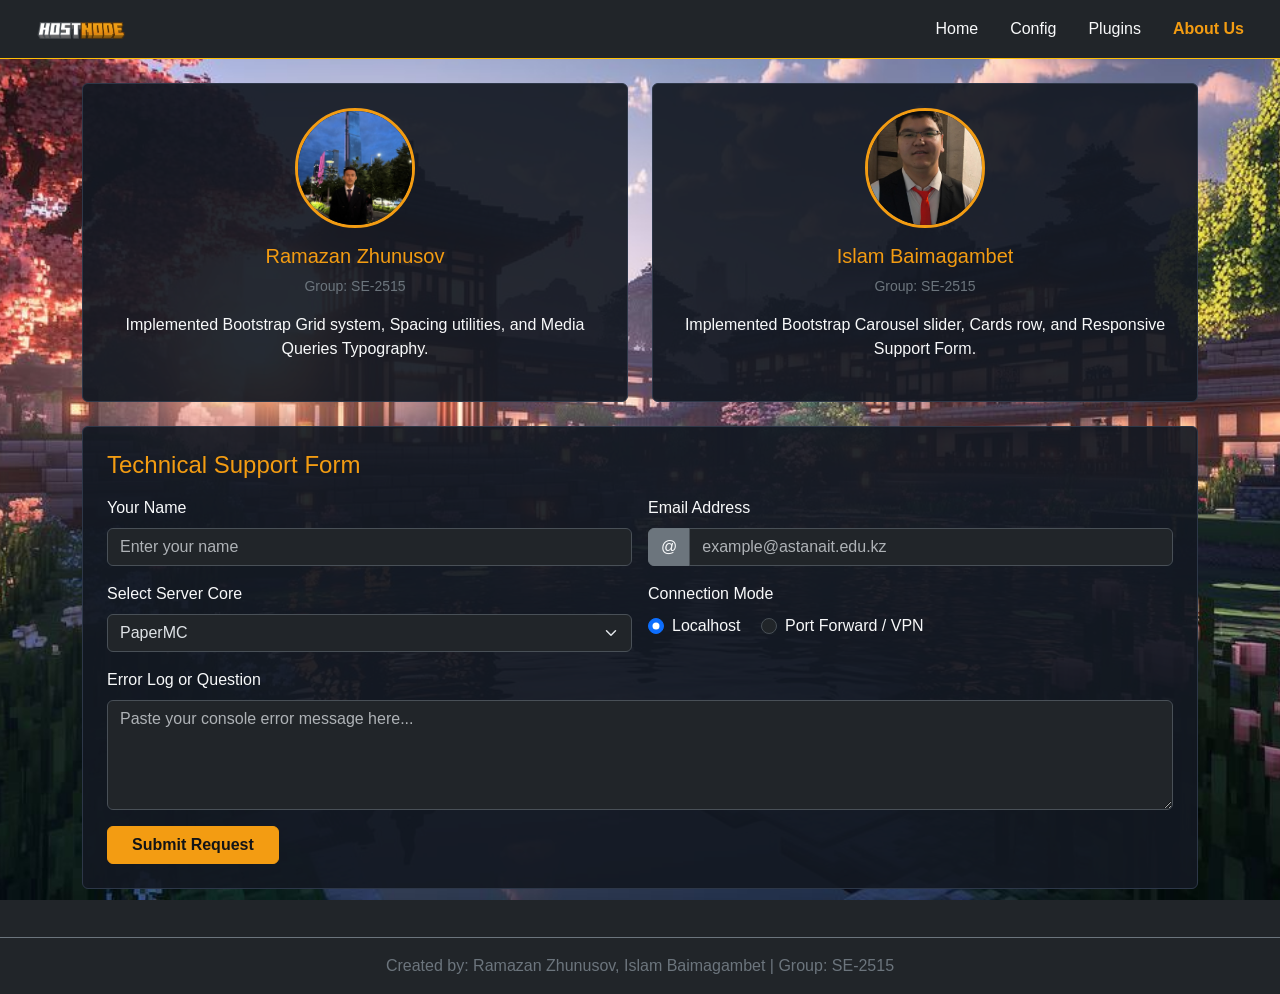
==== about.html @ d4dd26ac "Assignment 3 initial commit" ====
<!DOCTYPE html>
<html lang="en" data-bs-theme="dark">
<head>
    <meta charset="UTF-8">
    <meta name="viewport" content="width=device-width, initial-scale=1.0">
    <title>About Us & Support - HostNode</title>
    <link href="https://cdn.jsdelivr.net/npm/bootstrap@5.3.3/dist/css/bootstrap.min.css" rel="stylesheet">
    <link rel="stylesheet" href="css/style.css">
</head>
<body>

    <nav class="navbar navbar-expand-lg navbar-dark bg-dark border-bottom border-warning sticky-top px-3">
        <div class="container-fluid">
            <a class="navbar-brand text-gold fw-bold" href="index.html">
                <img src="images/logo2.png" alt="HostNode Logo" height="28" class="d-inline-block align-text-top me-2">
            </a>
            <button class="navbar-toggler" type="button" data-bs-toggle="collapse" data-bs-target="#mainNavbar" aria-controls="mainNavbar" aria-expanded="false" aria-label="Toggle navigation">
                <span class="navbar-toggler-icon"></span>
            </button>
            <div class="collapse navbar-collapse" id="mainNavbar">
                <ul class="navbar-nav ms-auto mb-2 mb-lg-0 gap-lg-3">
                    <li class="nav-item"><a class="nav-link text-light" href="index.html">Home</a></li>
                    <li class="nav-item"><a class="nav-link text-light" href="config.html">Config</a></li>
                    <li class="nav-item"><a class="nav-link text-light" href="plugins.html">Plugins</a></li>
                    <li class="nav-item"><a class="nav-link active fw-bold text-gold" href="about.html">About Us</a></li>
                </ul>
            </div>
        </div>
    </nav>

    <main class="container my-4">
        <section class="row g-4 mb-4">
            <div class="col-12 col-md-6">
                <div class="card p-4 text-center h-100">
                    <img src="images/author1.jpg" alt="Ramazan Zhunusov" class="avatar mx-auto mb-3">
                    <h3 class="text-gold h5">Ramazan Zhunusov</h3>
                    <p class="text-secondary small">Group: SE-2515</p>
                    <p class="text-light">Implemented Bootstrap Grid system, Spacing utilities, and Media Queries Typography.</p>
                </div>
            </div>
            <div class="col-12 col-md-6">
                <div class="card p-4 text-center h-100">
                    <img src="images/author2.jpeg" alt="Islam Baimagambet" class="avatar mx-auto mb-3">
                    <h3 class="text-gold h5">Islam Baimagambet</h3>
                    <p class="text-secondary small">Group: SE-2515</p>
                    <p class="text-light">Implemented Bootstrap Carousel slider, Cards row, and Responsive Support Form.</p>
                </div>
            </div>
        </section>

        <section class="card p-4 mb-4">
            <h2 class="text-gold h4 mb-3">Technical Support Form</h2>
            <form action="#" method="post">
                <div class="row g-3">
                    <div class="col-12 col-md-6">
                        <label for="userName" class="form-label text-light">Your Name</label>
                        <input type="text" class="form-control" id="userName" placeholder="Enter your name" required>
                    </div>

                    <div class="col-12 col-md-6">
                        <label for="userEmail" class="form-label text-light">Email Address</label>
                        <div class="input-group">
                            <span class="input-group-text bg-secondary border-secondary text-light">@</span>
                            <input type="email" class="form-control" id="userEmail" placeholder="example@astanait.edu.kz" required>
                        </div>
                    </div>

                    <div class="col-12 col-md-6">
                        <label for="serverCore" class="form-label text-light">Select Server Core</label>
                        <select class="form-select" id="serverCore">
                            <option value="paper">PaperMC</option>
                            <option value="spigot">Spigot</option>
                            <option value="purpur">Purpur</option>
                        </select>
                    </div>

                    <div class="col-12 col-md-6">
                        <label class="form-label text-light d-block">Connection Mode</label>
                        <div class="form-check form-check-inline">
                            <input class="form-check-input" type="radio" name="netMode" id="modeLocal" value="local" checked>
                            <label class="form-check-label text-light" for="modeLocal">Localhost</label>
                        </div>
                        <div class="form-check form-check-inline">
                            <input class="form-check-input" type="radio" name="netMode" id="modePublic" value="public">
                            <label class="form-check-label text-light" for="modePublic">Port Forward / VPN</label>
                        </div>
                    </div>

                    <div class="col-12">
                        <label for="userMessage" class="form-label text-light">Error Log or Question</label>
                        <textarea class="form-control" id="userMessage" rows="4" placeholder="Paste your console error message here..." required></textarea>
                    </div>

                    <div class="col-12">
                        <button type="submit" class="btn btn-warning px-4">Submit Request</button>
                    </div>
                </div>
            </form>
        </section>
    </main>

    <footer class="bg-dark text-center py-3 border-top border-secondary mt-auto">
        <div class="container">
            <p class="text-secondary mb-0">Created by: Ramazan Zhunusov, Islam Baimagambet | Group: SE-2515</p>
        </div>
    </footer>

    <script src="https://cdn.jsdelivr.net/npm/bootstrap@5.3.3/dist/js/bootstrap.bundle.min.js"></script>
</body>
</html>
---- css/style.css ----
body {
    background-image: url('../images/fon.png');
    background-size: cover;
    background-position: center;
    background-repeat: no-repeat;
    background-attachment: fixed;
    color: #f1f2f6;
    font-family: Arial, sans-serif;
    min-height: 100vh;
    display: flex;
    flex-direction: column;
}

main {
    flex: 1;
}

.text-gold {
    color: #f39c12 !important;
}

.btn-warning {
    background-color: #f39c12 !important;
    border-color: #f39c12 !important;
    color: #121417 !important;
    font-weight: bold;
}

.btn-warning:hover {
    background-color: #e67e22 !important;
}

.btn-outline-warning {
    color: #f39c12 !important;
    border-color: #f39c12 !important;
}

.btn-outline-warning:hover {
    background-color: #f39c12 !important;
    color: #121417 !important;
}

.card, .custom-box {
    background-color: rgba(19, 24, 34, 0.92) !important;
    border: 1px solid #2d3748 !important;
}

.avatar {
    width: 120px;
    height: 120px;
    border-radius: 50%;
    border: 3px solid #f39c12;
    object-fit: cover;
}

.responsive-title {
    font-size: 2.2rem;
    color: #f39c12;
}

.responsive-text {
    font-size: 1.1rem;
    line-height: 1.6;
}

@media screen and (max-width: 991px) {
    .responsive-title {
        font-size: 1.7rem;
    }
    .responsive-text {
        font-size: 0.95rem;
    }
}

@media screen and (max-width: 575px) {
    .responsive-title {
        font-size: 1.3rem;
    }
    .responsive-text {
        font-size: 0.85rem;
    }
}

.pure-card-group {
    display: flex;
    flex-wrap: wrap;
    gap: 20px;
    margin: 20px 0;
}

.pure-card {
    flex: 1 1 calc(33.333% - 20px);
    background-color: rgba(19, 24, 34, 0.92);
    border: 1px solid #2d3748;
    border-radius: 8px;
    padding: 20px;
    box-sizing: border-box;
}

@media screen and (max-width: 991px) {
    .pure-card {
        flex: 1 1 calc(50% - 20px);
    }
}

@media screen and (max-width: 575px) {
    .pure-card {
        flex: 1 1 100%;
    }
}

.carousel-item img {
    height: 420px;
    object-fit: cover;
    border-radius: 8px;
}
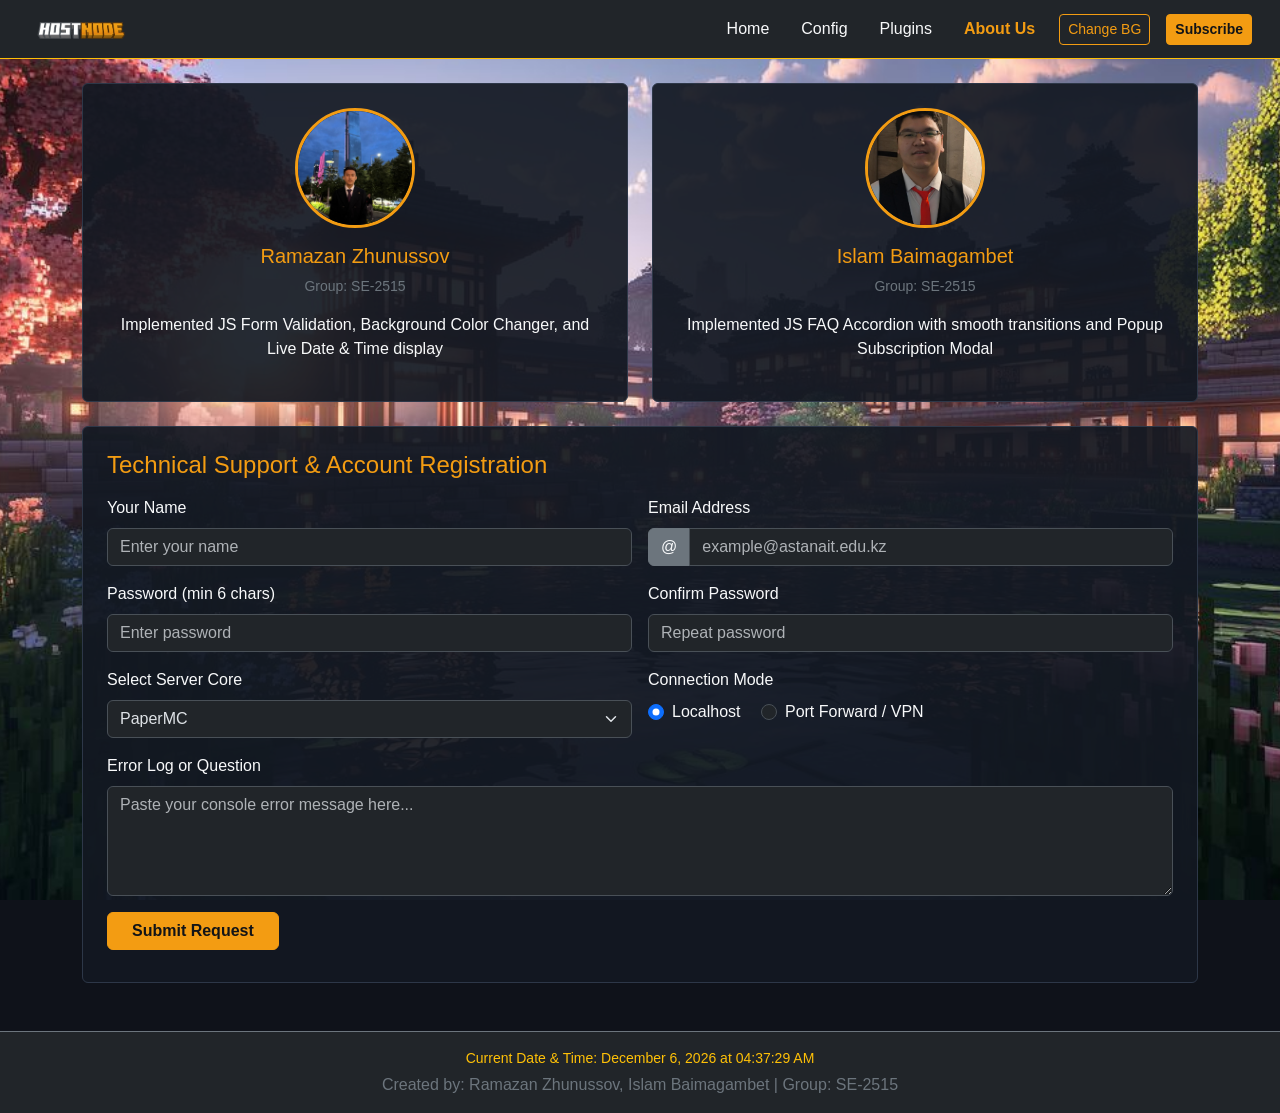
==== commit 49156ce5: "Update project for Assignment 4" ====
--- a/about.html
+++ b/about.html
@@ -18,11 +18,13 @@
                 <span class="navbar-toggler-icon"></span>
             </button>
             <div class="collapse navbar-collapse" id="mainNavbar">
-                <ul class="navbar-nav ms-auto mb-2 mb-lg-0 gap-lg-3">
+                <ul class="navbar-nav ms-auto mb-2 mb-lg-0 gap-lg-3 align-items-lg-center">
                     <li class="nav-item"><a class="nav-link text-light" href="index.html">Home</a></li>
                     <li class="nav-item"><a class="nav-link text-light" href="config.html">Config</a></li>
                     <li class="nav-item"><a class="nav-link text-light" href="plugins.html">Plugins</a></li>
                     <li class="nav-item"><a class="nav-link active fw-bold text-gold" href="about.html">About Us</a></li>
+                    <li class="nav-item"><button id="bgColorBtn" class="btn btn-outline-warning btn-sm">Change BG</button></li>
+                    <li class="nav-item"><button id="openPopupBtn" class="btn btn-warning btn-sm">Subscribe</button></li>
                 </ul>
             </div>
         </div>
@@ -33,9 +35,9 @@
             <div class="col-12 col-md-6">
                 <div class="card p-4 text-center h-100">
                     <img src="images/author1.jpg" alt="Ramazan Zhunusov" class="avatar mx-auto mb-3">
-                    <h3 class="text-gold h5">Ramazan Zhunusov</h3>
+                    <h3 class="text-gold h5">Ramazan Zhunussov</h3>
                     <p class="text-secondary small">Group: SE-2515</p>
-                    <p class="text-light">Implemented Bootstrap Grid system, Spacing utilities, and Media Queries Typography.</p>
+                    <p class="text-light">Implemented JS Form Validation, Background Color Changer, and Live Date & Time display</p>
                 </div>
             </div>
             <div class="col-12 col-md-6">
@@ -43,26 +45,39 @@
                     <img src="images/author2.jpeg" alt="Islam Baimagambet" class="avatar mx-auto mb-3">
                     <h3 class="text-gold h5">Islam Baimagambet</h3>
                     <p class="text-secondary small">Group: SE-2515</p>
-                    <p class="text-light">Implemented Bootstrap Carousel slider, Cards row, and Responsive Support Form.</p>
+                    <p class="text-light">Implemented JS FAQ Accordion with smooth transitions and Popup Subscription Modal</p>
                 </div>
             </div>
         </section>
-
         <section class="card p-4 mb-4">
-            <h2 class="text-gold h4 mb-3">Technical Support Form</h2>
-            <form action="#" method="post">
+            <h2 class="text-gold h4 mb-3">Technical Support & Account Registration</h2>
+            <form id="supportForm" action="#" method="post" novalidate>
                 <div class="row g-3">
                     <div class="col-12 col-md-6">
                         <label for="userName" class="form-label text-light">Your Name</label>
-                        <input type="text" class="form-control" id="userName" placeholder="Enter your name" required>
+                        <input type="text" class="form-control" id="userName" placeholder="Enter your name">
+                        <small id="nameError" class="text-danger"></small>
                     </div>
 
                     <div class="col-12 col-md-6">
                         <label for="userEmail" class="form-label text-light">Email Address</label>
                         <div class="input-group">
                             <span class="input-group-text bg-secondary border-secondary text-light">@</span>
-                            <input type="email" class="form-control" id="userEmail" placeholder="example@astanait.edu.kz" required>
+                            <input type="email" class="form-control" id="userEmail" placeholder="example@astanait.edu.kz">
                         </div>
+                        <small id="emailError" class="text-danger"></small>
+                    </div>
+
+                    <div class="col-12 col-md-6">
+                        <label for="userPassword" class="form-label text-light">Password (min 6 chars)</label>
+                        <input type="password" class="form-control" id="userPassword" placeholder="Enter password">
+                        <small id="passwordError" class="text-danger"></small>
+                    </div>
+
+                    <div class="col-12 col-md-6">
+                        <label for="confirmPassword" class="form-label text-light">Confirm Password</label>
+                        <input type="password" class="form-control" id="confirmPassword" placeholder="Repeat password">
+                        <small id="confirmPasswordError" class="text-danger"></small>
                     </div>
 
                     <div class="col-12 col-md-6">
@@ -88,23 +103,39 @@
 
                     <div class="col-12">
                         <label for="userMessage" class="form-label text-light">Error Log or Question</label>
-                        <textarea class="form-control" id="userMessage" rows="4" placeholder="Paste your console error message here..." required></textarea>
+                        <textarea class="form-control" id="userMessage" rows="4" placeholder="Paste your console error message here..."></textarea>
+                        <small id="messageError" class="text-danger"></small>
                     </div>
 
                     <div class="col-12">
                         <button type="submit" class="btn btn-warning px-4">Submit Request</button>
+                        <p id="formSuccess" class="text-success fw-bold mt-2 mb-0"></p>
                     </div>
                 </div>
             </form>
         </section>
     </main>
+    <div id="popupOverlay" class="popup-overlay">
+        <div class="popup-box">
+            <button id="closePopupBtn" class="popup-close" aria-label="Close">&times;</button>
+            <h3 class="text-gold h5 mb-2">Subscribe to Updates</h3>
+            <p class="text-light small mb-3">Get notified about new PaperMC builds and optimization guides</p>
+            <form id="popupForm">
+                <input type="text" id="subEmail" class="form-control mb-3" placeholder="Enter your email...">
+                <button type="submit" class="btn btn-warning w-100">Subscribe Now</button>
+                <p id="popupMessage" class="small mt-2 mb-0 text-center"></p>
+            </form>
+        </div>
+    </div>
 
     <footer class="bg-dark text-center py-3 border-top border-secondary mt-auto">
         <div class="container">
-            <p class="text-secondary mb-0">Created by: Ramazan Zhunusov, Islam Baimagambet | Group: SE-2515</p>
+            <p id="currentDateTime" class="text-warning small mb-1"></p>
+            <p class="text-secondary mb-0">Created by: Ramazan Zhunussov, Islam Baimagambet | Group: SE-2515</p>
         </div>
     </footer>
 
     <script src="https://cdn.jsdelivr.net/npm/bootstrap@5.3.3/dist/js/bootstrap.bundle.min.js"></script>
+    <script src="script.js"></script>
 </body>
 </html>
--- a/css/style.css
+++ b/css/style.css
@@ -1,4 +1,5 @@
 body {
+    background-color: #0f121a;
     background-image: url('../images/fon.png');
     background-size: cover;
     background-position: center;
@@ -9,6 +10,7 @@
     min-height: 100vh;
     display: flex;
     flex-direction: column;
+    transition: background-color 0.4s ease;
 }
 
 main {
@@ -113,4 +115,76 @@
     height: 420px;
     object-fit: cover;
     border-radius: 8px;
+}
+
+.faq-item {
+    border: 1px solid #2d3748;
+    border-radius: 6px;
+    margin-bottom: 10px;
+    background-color: rgba(15, 18, 26, 0.85);
+}
+
+.faq-question {
+    width: 100%;
+    text-align: left;
+    background: none;
+    border: none;
+    color: #f39c12;
+    font-weight: bold;
+    padding: 14px 16px;
+    cursor: pointer;
+    display: flex;
+    justify-content: space-between;
+    align-items: center;
+}
+
+.faq-question:hover {
+    background-color: rgba(243, 156, 18, 0.1);
+}
+
+.faq-answer {
+    max-height: 0;
+    overflow: hidden;
+    padding: 0 16px;
+    color: #f1f2f6;
+    transition: max-height 0.35s ease, padding 0.35s ease;
+}
+
+.faq-answer.open {
+    max-height: 150px;
+    padding: 0 16px 14px 16px;
+}
+
+.popup-overlay {
+    display: none;
+    position: fixed;
+    top: 0;
+    left: 0;
+    width: 100%;
+    height: 100%;
+    background-color: rgba(0, 0, 0, 0.75);
+    z-index: 2000;
+    justify-content: center;
+    align-items: center;
+}
+
+.popup-box {
+    background-color: #131822;
+    border: 2px solid #f39c12;
+    border-radius: 10px;
+    padding: 25px;
+    width: 90%;
+    max-width: 420px;
+    position: relative;
+}
+
+.popup-close {
+    position: absolute;
+    top: 10px;
+    right: 15px;
+    background: none;
+    border: none;
+    color: #f1f2f6;
+    font-size: 1.5rem;
+    cursor: pointer;
 }
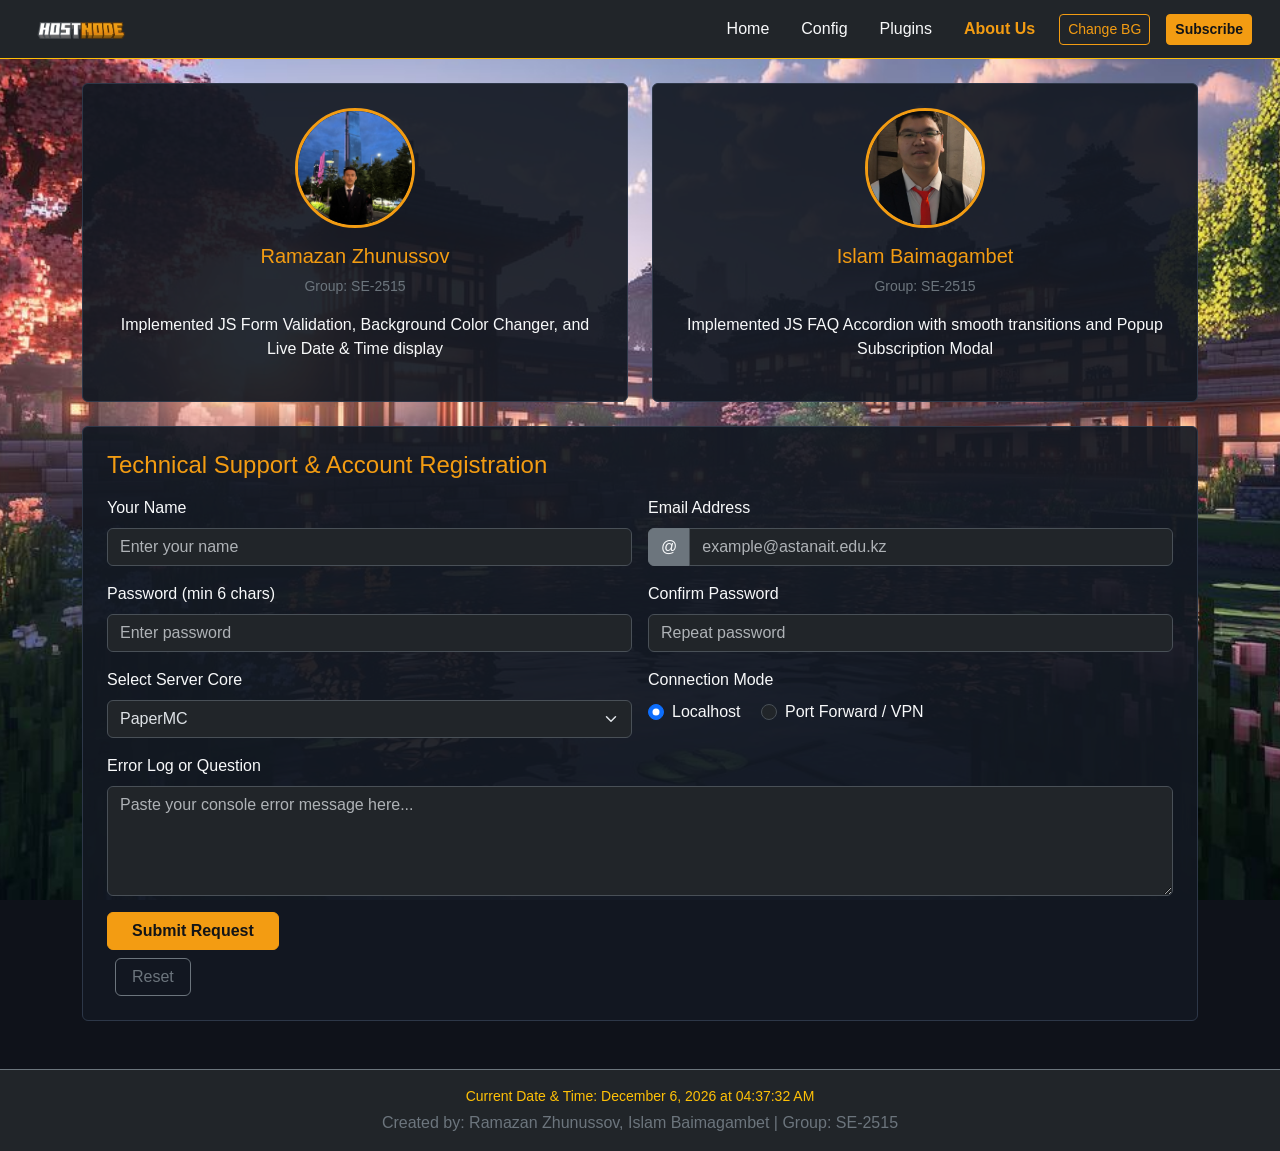
==== commit e93f22bd: "ASS5" ====
--- a/about.html
+++ b/about.html
@@ -1,141 +1,142 @@
-<!DOCTYPE html>
-<html lang="en" data-bs-theme="dark">
-<head>
-    <meta charset="UTF-8">
-    <meta name="viewport" content="width=device-width, initial-scale=1.0">
-    <title>About Us & Support - HostNode</title>
-    <link href="https://cdn.jsdelivr.net/npm/bootstrap@5.3.3/dist/css/bootstrap.min.css" rel="stylesheet">
-    <link rel="stylesheet" href="css/style.css">
-</head>
-<body>
-
-    <nav class="navbar navbar-expand-lg navbar-dark bg-dark border-bottom border-warning sticky-top px-3">
-        <div class="container-fluid">
-            <a class="navbar-brand text-gold fw-bold" href="index.html">
-                <img src="images/logo2.png" alt="HostNode Logo" height="28" class="d-inline-block align-text-top me-2">
-            </a>
-            <button class="navbar-toggler" type="button" data-bs-toggle="collapse" data-bs-target="#mainNavbar" aria-controls="mainNavbar" aria-expanded="false" aria-label="Toggle navigation">
-                <span class="navbar-toggler-icon"></span>
-            </button>
-            <div class="collapse navbar-collapse" id="mainNavbar">
-                <ul class="navbar-nav ms-auto mb-2 mb-lg-0 gap-lg-3 align-items-lg-center">
-                    <li class="nav-item"><a class="nav-link text-light" href="index.html">Home</a></li>
-                    <li class="nav-item"><a class="nav-link text-light" href="config.html">Config</a></li>
-                    <li class="nav-item"><a class="nav-link text-light" href="plugins.html">Plugins</a></li>
-                    <li class="nav-item"><a class="nav-link active fw-bold text-gold" href="about.html">About Us</a></li>
-                    <li class="nav-item"><button id="bgColorBtn" class="btn btn-outline-warning btn-sm">Change BG</button></li>
-                    <li class="nav-item"><button id="openPopupBtn" class="btn btn-warning btn-sm">Subscribe</button></li>
-                </ul>
-            </div>
-        </div>
-    </nav>
-
-    <main class="container my-4">
-        <section class="row g-4 mb-4">
-            <div class="col-12 col-md-6">
-                <div class="card p-4 text-center h-100">
-                    <img src="images/author1.jpg" alt="Ramazan Zhunusov" class="avatar mx-auto mb-3">
-                    <h3 class="text-gold h5">Ramazan Zhunussov</h3>
-                    <p class="text-secondary small">Group: SE-2515</p>
-                    <p class="text-light">Implemented JS Form Validation, Background Color Changer, and Live Date & Time display</p>
-                </div>
-            </div>
-            <div class="col-12 col-md-6">
-                <div class="card p-4 text-center h-100">
-                    <img src="images/author2.jpeg" alt="Islam Baimagambet" class="avatar mx-auto mb-3">
-                    <h3 class="text-gold h5">Islam Baimagambet</h3>
-                    <p class="text-secondary small">Group: SE-2515</p>
-                    <p class="text-light">Implemented JS FAQ Accordion with smooth transitions and Popup Subscription Modal</p>
-                </div>
-            </div>
-        </section>
-        <section class="card p-4 mb-4">
-            <h2 class="text-gold h4 mb-3">Technical Support & Account Registration</h2>
-            <form id="supportForm" action="#" method="post" novalidate>
-                <div class="row g-3">
-                    <div class="col-12 col-md-6">
-                        <label for="userName" class="form-label text-light">Your Name</label>
-                        <input type="text" class="form-control" id="userName" placeholder="Enter your name">
-                        <small id="nameError" class="text-danger"></small>
-                    </div>
-
-                    <div class="col-12 col-md-6">
-                        <label for="userEmail" class="form-label text-light">Email Address</label>
-                        <div class="input-group">
-                            <span class="input-group-text bg-secondary border-secondary text-light">@</span>
-                            <input type="email" class="form-control" id="userEmail" placeholder="example@astanait.edu.kz">
-                        </div>
-                        <small id="emailError" class="text-danger"></small>
-                    </div>
-
-                    <div class="col-12 col-md-6">
-                        <label for="userPassword" class="form-label text-light">Password (min 6 chars)</label>
-                        <input type="password" class="form-control" id="userPassword" placeholder="Enter password">
-                        <small id="passwordError" class="text-danger"></small>
-                    </div>
-
-                    <div class="col-12 col-md-6">
-                        <label for="confirmPassword" class="form-label text-light">Confirm Password</label>
-                        <input type="password" class="form-control" id="confirmPassword" placeholder="Repeat password">
-                        <small id="confirmPasswordError" class="text-danger"></small>
-                    </div>
-
-                    <div class="col-12 col-md-6">
-                        <label for="serverCore" class="form-label text-light">Select Server Core</label>
-                        <select class="form-select" id="serverCore">
-                            <option value="paper">PaperMC</option>
-                            <option value="spigot">Spigot</option>
-                            <option value="purpur">Purpur</option>
-                        </select>
-                    </div>
-
-                    <div class="col-12 col-md-6">
-                        <label class="form-label text-light d-block">Connection Mode</label>
-                        <div class="form-check form-check-inline">
-                            <input class="form-check-input" type="radio" name="netMode" id="modeLocal" value="local" checked>
-                            <label class="form-check-label text-light" for="modeLocal">Localhost</label>
-                        </div>
-                        <div class="form-check form-check-inline">
-                            <input class="form-check-input" type="radio" name="netMode" id="modePublic" value="public">
-                            <label class="form-check-label text-light" for="modePublic">Port Forward / VPN</label>
-                        </div>
-                    </div>
-
-                    <div class="col-12">
-                        <label for="userMessage" class="form-label text-light">Error Log or Question</label>
-                        <textarea class="form-control" id="userMessage" rows="4" placeholder="Paste your console error message here..."></textarea>
-                        <small id="messageError" class="text-danger"></small>
-                    </div>
-
-                    <div class="col-12">
-                        <button type="submit" class="btn btn-warning px-4">Submit Request</button>
-                        <p id="formSuccess" class="text-success fw-bold mt-2 mb-0"></p>
-                    </div>
-                </div>
-            </form>
-        </section>
-    </main>
-    <div id="popupOverlay" class="popup-overlay">
-        <div class="popup-box">
-            <button id="closePopupBtn" class="popup-close" aria-label="Close">&times;</button>
-            <h3 class="text-gold h5 mb-2">Subscribe to Updates</h3>
-            <p class="text-light small mb-3">Get notified about new PaperMC builds and optimization guides</p>
-            <form id="popupForm">
-                <input type="text" id="subEmail" class="form-control mb-3" placeholder="Enter your email...">
-                <button type="submit" class="btn btn-warning w-100">Subscribe Now</button>
-                <p id="popupMessage" class="small mt-2 mb-0 text-center"></p>
-            </form>
-        </div>
-    </div>
-
-    <footer class="bg-dark text-center py-3 border-top border-secondary mt-auto">
-        <div class="container">
-            <p id="currentDateTime" class="text-warning small mb-1"></p>
-            <p class="text-secondary mb-0">Created by: Ramazan Zhunussov, Islam Baimagambet | Group: SE-2515</p>
-        </div>
-    </footer>
-
-    <script src="https://cdn.jsdelivr.net/npm/bootstrap@5.3.3/dist/js/bootstrap.bundle.min.js"></script>
-    <script src="script.js"></script>
-</body>
+<!DOCTYPE html>
+<html lang="en" data-bs-theme="dark">
+<head>
+    <meta charset="UTF-8">
+    <meta name="viewport" content="width=device-width, initial-scale=1.0">
+    <title>About Us & Support - HostNode</title>
+    <link href="https://cdn.jsdelivr.net/npm/bootstrap@5.3.3/dist/css/bootstrap.min.css" rel="stylesheet">
+    <link rel="stylesheet" href="css/style.css">
+</head>
+<body>
+
+    <nav class="navbar navbar-expand-lg navbar-dark bg-dark border-bottom border-warning sticky-top px-3">
+        <div class="container-fluid">
+            <a class="navbar-brand text-gold fw-bold" href="index.html">
+                <img src="images/logo2.png" alt="HostNode Logo" height="28" class="d-inline-block align-text-top me-2">
+            </a>
+            <button class="navbar-toggler" type="button" data-bs-toggle="collapse" data-bs-target="#mainNavbar" aria-controls="mainNavbar" aria-expanded="false" aria-label="Toggle navigation">
+                <span class="navbar-toggler-icon"></span>
+            </button>
+            <div class="collapse navbar-collapse" id="mainNavbar">
+                <ul class="navbar-nav ms-auto mb-2 mb-lg-0 gap-lg-3 align-items-lg-center">
+                    <li class="nav-item"><a class="nav-link text-light" href="index.html">Home</a></li>
+                    <li class="nav-item"><a class="nav-link text-light" href="config.html">Config</a></li>
+                    <li class="nav-item"><a class="nav-link text-light" href="plugins.html">Plugins</a></li>
+                    <li class="nav-item"><a class="nav-link active fw-bold text-gold" href="about.html">About Us</a></li>
+                    <li class="nav-item"><button id="bgColorBtn" class="btn btn-outline-warning btn-sm">Change BG</button></li>
+                    <li class="nav-item"><button id="openPopupBtn" class="btn btn-warning btn-sm">Subscribe</button></li>
+                </ul>
+            </div>
+        </div>
+    </nav>
+
+    <main class="container my-4">
+        <section class="row g-4 mb-4">
+            <div class="col-12 col-md-6">
+                <div class="card p-4 text-center h-100">
+                    <img src="images/author1.jpg" alt="Ramazan Zhunussov" class="avatar mx-auto mb-3">
+                    <h3 class="text-gold h5">Ramazan Zhunussov</h3>
+                    <p class="text-secondary small">Group: SE-2515</p>
+                    <p class="text-light">Implemented JS Form Validation, Background Color Changer, and Live Date & Time display</p>
+                </div>
+            </div>
+            <div class="col-12 col-md-6">
+                <div class="card p-4 text-center h-100">
+                    <img src="images/author2.jpeg" alt="Islam Baimagambet" class="avatar mx-auto mb-3">
+                    <h3 class="text-gold h5">Islam Baimagambet</h3>
+                    <p class="text-secondary small">Group: SE-2515</p>
+                    <p class="text-light">Implemented JS FAQ Accordion with smooth transitions and Popup Subscription Modal</p>
+                </div>
+            </div>
+        </section>
+        <section class="card p-4 mb-4">
+            <h2 class="text-gold h4 mb-3">Technical Support & Account Registration</h2>
+            <form id="supportForm" action="#" method="post" novalidate>
+                <div class="row g-3">
+                    <div class="col-12 col-md-6">
+                        <label for="userName" class="form-label text-light">Your Name</label>
+                        <input type="text" class="form-control" id="userName" placeholder="Enter your name">
+                        <small id="nameError" class="text-danger"></small>
+                    </div>
+
+                    <div class="col-12 col-md-6">
+                        <label for="userEmail" class="form-label text-light">Email Address</label>
+                        <div class="input-group">
+                            <span class="input-group-text bg-secondary border-secondary text-light">@</span>
+                            <input type="email" class="form-control" id="userEmail" placeholder="example@astanait.edu.kz">
+                        </div>
+                        <small id="emailError" class="text-danger"></small>
+                    </div>
+
+                    <div class="col-12 col-md-6">
+                        <label for="userPassword" class="form-label text-light">Password (min 6 chars)</label>
+                        <input type="password" class="form-control" id="userPassword" placeholder="Enter password">
+                        <small id="passwordError" class="text-danger"></small>
+                    </div>
+
+                    <div class="col-12 col-md-6">
+                        <label for="confirmPassword" class="form-label text-light">Confirm Password</label>
+                        <input type="password" class="form-control" id="confirmPassword" placeholder="Repeat password">
+                        <small id="confirmPasswordError" class="text-danger"></small>
+                    </div>
+
+                    <div class="col-12 col-md-6">
+                        <label for="serverCore" class="form-label text-light">Select Server Core</label>
+                        <select class="form-select" id="serverCore">
+                            <option value="paper">PaperMC</option>
+                            <option value="spigot">Spigot</option>
+                            <option value="purpur">Purpur</option>
+                        </select>
+                    </div>
+
+                    <div class="col-12 col-md-6">
+                        <label class="form-label text-light d-block">Connection Mode</label>
+                        <div class="form-check form-check-inline">
+                            <input class="form-check-input" type="radio" name="netMode" id="modeLocal" value="local" checked>
+                            <label class="form-check-label text-light" for="modeLocal">Localhost</label>
+                        </div>
+                        <div class="form-check form-check-inline">
+                            <input class="form-check-input" type="radio" name="netMode" id="modePublic" value="public">
+                            <label class="form-check-label text-light" for="modePublic">Port Forward / VPN</label>
+                        </div>
+                    </div>
+
+                    <div class="col-12">
+                        <label for="userMessage" class="form-label text-light">Error Log or Question</label>
+                        <textarea class="form-control" id="userMessage" rows="4" placeholder="Paste your console error message here..."></textarea>
+                        <small id="messageError" class="text-danger"></small>
+                    </div>
+
+                    <div class="col-12">
+                        <button type="submit" class="btn btn-warning px-4">Submit Request</button>
+                        <p id="formSuccess" class="text-success fw-bold mt-2 mb-0"></p>
+                        <button type="button" id="resetFormBtn" class="btn btn-outline-secondary px-3 ms-2">Reset</button>
+                    </div>
+                    
+                </div>
+            </form>
+        </section>
+    </main>
+    <div id="popupOverlay" class="popup-overlay">
+        <div class="popup-box">
+            <button id="closePopupBtn" class="popup-close" aria-label="Close">&times;</button>
+            <h3 class="text-gold h5 mb-2">Subscribe to Updates</h3>
+            <p class="text-light small mb-3">Get notified about new PaperMC builds and optimization guides</p>
+            <form id="popupForm">
+                <input type="text" id="subEmail" class="form-control mb-3" placeholder="Enter your email...">
+                <button type="submit" class="btn btn-warning w-100">Subscribe Now</button>
+                <p id="popupMessage" class="small mt-2 mb-0 text-center"></p>
+            </form>
+        </div>
+    </div>
+    <footer class="bg-dark text-center py-3 border-top border-secondary mt-auto">
+        <div class="container">
+            <p id="currentDateTime" class="text-warning small mb-1"></p>
+            <p class="text-secondary mb-0">Created by: Ramazan Zhunussov, Islam Baimagambet | Group: SE-2515</p>
+        </div>
+    </footer>
+
+    <script src="https://cdn.jsdelivr.net/npm/bootstrap@5.3.3/dist/js/bootstrap.bundle.min.js"></script>
+    <script src="script.js"></script>
+</body>
 </html>
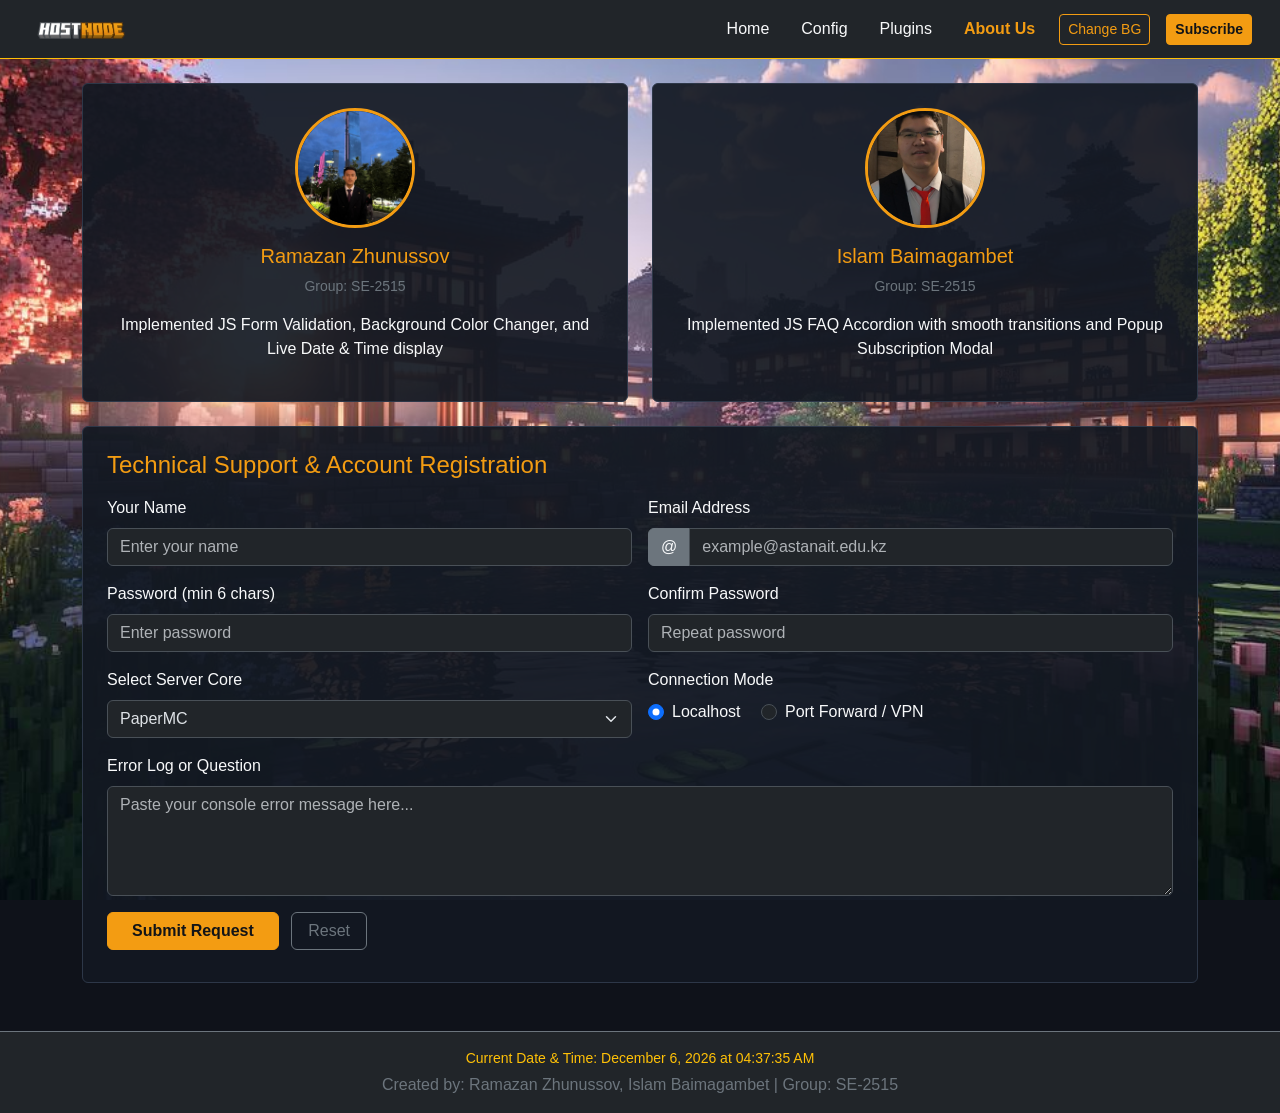
==== commit 985311fd: "Assignment6" ====
--- a/about.html
+++ b/about.html
@@ -6,6 +6,8 @@
     <title>About Us & Support - HostNode</title>
     <link href="https://cdn.jsdelivr.net/npm/bootstrap@5.3.3/dist/css/bootstrap.min.css" rel="stylesheet">
     <link rel="stylesheet" href="css/style.css">
+    <script src="https://code.jquery.com/jquery-3.7.1.min.js"></script>
+    <script src="script.js" defer></script>
 </head>
 <body>
 
@@ -49,6 +51,7 @@
                 </div>
             </div>
         </section>
+
         <section class="card p-4 mb-4">
             <h2 class="text-gold h4 mb-3">Technical Support & Account Registration</h2>
             <form id="supportForm" action="#" method="post" novalidate>
@@ -106,17 +109,16 @@
                         <textarea class="form-control" id="userMessage" rows="4" placeholder="Paste your console error message here..."></textarea>
                         <small id="messageError" class="text-danger"></small>
                     </div>
-
                     <div class="col-12">
                         <button type="submit" class="btn btn-warning px-4">Submit Request</button>
+                        <button type="button" id="resetFormBtn" class="btn btn-outline-secondary px-3 ms-2">Reset</button>
                         <p id="formSuccess" class="text-success fw-bold mt-2 mb-0"></p>
-                        <button type="button" id="resetFormBtn" class="btn btn-outline-secondary px-3 ms-2">Reset</button>
                     </div>
-                    
                 </div>
             </form>
         </section>
     </main>
+
     <div id="popupOverlay" class="popup-overlay">
         <div class="popup-box">
             <button id="closePopupBtn" class="popup-close" aria-label="Close">&times;</button>
@@ -129,6 +131,7 @@
             </form>
         </div>
     </div>
+
     <footer class="bg-dark text-center py-3 border-top border-secondary mt-auto">
         <div class="container">
             <p id="currentDateTime" class="text-warning small mb-1"></p>
@@ -137,6 +140,5 @@
     </footer>
 
     <script src="https://cdn.jsdelivr.net/npm/bootstrap@5.3.3/dist/js/bootstrap.bundle.min.js"></script>
-    <script src="script.js"></script>
 </body>
 </html>
--- a/css/style.css
+++ b/css/style.css
@@ -1,190 +1,233 @@
-body {
-    background-color: #0f121a;
-    background-image: url('../images/fon.png');
-    background-size: cover;
-    background-position: center;
-    background-repeat: no-repeat;
-    background-attachment: fixed;
-    color: #f1f2f6;
-    font-family: Arial, sans-serif;
-    min-height: 100vh;
-    display: flex;
-    flex-direction: column;
-    transition: background-color 0.4s ease;
-}
-
-main {
-    flex: 1;
-}
-
-.text-gold {
-    color: #f39c12 !important;
-}
-
-.btn-warning {
-    background-color: #f39c12 !important;
-    border-color: #f39c12 !important;
-    color: #121417 !important;
-    font-weight: bold;
-}
-
-.btn-warning:hover {
-    background-color: #e67e22 !important;
-}
-
-.btn-outline-warning {
-    color: #f39c12 !important;
-    border-color: #f39c12 !important;
-}
-
-.btn-outline-warning:hover {
-    background-color: #f39c12 !important;
-    color: #121417 !important;
-}
-
-.card, .custom-box {
-    background-color: rgba(19, 24, 34, 0.92) !important;
-    border: 1px solid #2d3748 !important;
-}
-
-.avatar {
-    width: 120px;
-    height: 120px;
-    border-radius: 50%;
-    border: 3px solid #f39c12;
-    object-fit: cover;
-}
-
-.responsive-title {
-    font-size: 2.2rem;
-    color: #f39c12;
-}
-
-.responsive-text {
-    font-size: 1.1rem;
-    line-height: 1.6;
-}
-
-@media screen and (max-width: 991px) {
-    .responsive-title {
-        font-size: 1.7rem;
-    }
-    .responsive-text {
-        font-size: 0.95rem;
-    }
-}
-
-@media screen and (max-width: 575px) {
-    .responsive-title {
-        font-size: 1.3rem;
-    }
-    .responsive-text {
-        font-size: 0.85rem;
-    }
-}
-
-.pure-card-group {
-    display: flex;
-    flex-wrap: wrap;
-    gap: 20px;
-    margin: 20px 0;
-}
-
-.pure-card {
-    flex: 1 1 calc(33.333% - 20px);
-    background-color: rgba(19, 24, 34, 0.92);
-    border: 1px solid #2d3748;
-    border-radius: 8px;
-    padding: 20px;
-    box-sizing: border-box;
-}
-
-@media screen and (max-width: 991px) {
-    .pure-card {
-        flex: 1 1 calc(50% - 20px);
-    }
-}
-
-@media screen and (max-width: 575px) {
-    .pure-card {
-        flex: 1 1 100%;
-    }
-}
-
-.carousel-item img {
-    height: 420px;
-    object-fit: cover;
-    border-radius: 8px;
-}
-
-.faq-item {
-    border: 1px solid #2d3748;
-    border-radius: 6px;
-    margin-bottom: 10px;
-    background-color: rgba(15, 18, 26, 0.85);
-}
-
-.faq-question {
-    width: 100%;
-    text-align: left;
-    background: none;
-    border: none;
-    color: #f39c12;
-    font-weight: bold;
-    padding: 14px 16px;
-    cursor: pointer;
-    display: flex;
-    justify-content: space-between;
-    align-items: center;
-}
-
-.faq-question:hover {
-    background-color: rgba(243, 156, 18, 0.1);
-}
-
-.faq-answer {
-    max-height: 0;
-    overflow: hidden;
-    padding: 0 16px;
-    color: #f1f2f6;
-    transition: max-height 0.35s ease, padding 0.35s ease;
-}
-
-.faq-answer.open {
-    max-height: 150px;
-    padding: 0 16px 14px 16px;
-}
-
-.popup-overlay {
-    display: none;
-    position: fixed;
-    top: 0;
-    left: 0;
-    width: 100%;
-    height: 100%;
-    background-color: rgba(0, 0, 0, 0.75);
-    z-index: 2000;
-    justify-content: center;
-    align-items: center;
-}
-
-.popup-box {
-    background-color: #131822;
-    border: 2px solid #f39c12;
-    border-radius: 10px;
-    padding: 25px;
-    width: 90%;
-    max-width: 420px;
-    position: relative;
-}
-
-.popup-close {
-    position: absolute;
-    top: 10px;
-    right: 15px;
-    background: none;
-    border: none;
-    color: #f1f2f6;
-    font-size: 1.5rem;
-    cursor: pointer;
+body {
+    background-color: #0f121a;
+    background-image: url('../images/fon.png');
+    background-size: cover;
+    background-position: center;
+    background-repeat: no-repeat;
+    background-attachment: fixed;
+    color: #f1f2f6;
+    font-family: Arial, sans-serif;
+    min-height: 100vh;
+    display: flex;
+    flex-direction: column;
+    transition: background-color 0.4s ease;
+}
+
+main {
+    flex: 1;
+}
+
+.text-gold {
+    color: #f39c12 !important;
+}
+
+.btn-warning {
+    background-color: #f39c12 !important;
+    border-color: #f39c12 !important;
+    color: #121417 !important;
+    font-weight: bold;
+}
+
+.btn-warning:hover {
+    background-color: #e67e22 !important;
+}
+
+.btn-outline-warning {
+    color: #f39c12 !important;
+    border-color: #f39c12 !important;
+}
+
+.btn-outline-warning:hover {
+    background-color: #f39c12 !important;
+    color: #121417 !important;
+}
+
+.card, .custom-box {
+    background-color: rgba(19, 24, 34, 0.92) !important;
+    border: 1px solid #2d3748 !important;
+}
+
+.avatar {
+    width: 120px;
+    height: 120px;
+    border-radius: 50%;
+    border: 3px solid #f39c12;
+    object-fit: cover;
+}
+
+.responsive-title {
+    font-size: 2.2rem;
+    color: #f39c12;
+}
+
+.responsive-text {
+    font-size: 1.1rem;
+    line-height: 1.6;
+}
+
+@media screen and (max-width: 991px) {
+    .responsive-title {
+        font-size: 1.7rem;
+    }
+    .responsive-text {
+        font-size: 0.95rem;
+    }
+}
+
+@media screen and (max-width: 575px) {
+    .responsive-title {
+        font-size: 1.3rem;
+    }
+    .responsive-text {
+        font-size: 0.85rem;
+    }
+}
+
+.pure-card-group {
+    display: flex;
+    flex-wrap: wrap;
+    gap: 20px;
+    margin: 20px 0;
+}
+
+.pure-card {
+    flex: 1 1 calc(33.333% - 20px);
+    background-color: rgba(19, 24, 34, 0.92);
+    border: 1px solid #2d3748;
+    border-radius: 8px;
+    padding: 20px;
+    box-sizing: border-box;
+}
+
+@media screen and (max-width: 991px) {
+    .pure-card {
+        flex: 1 1 calc(50% - 20px);
+    }
+}
+
+@media screen and (max-width: 575px) {
+    .pure-card {
+        flex: 1 1 100%;
+    }
+}
+
+.carousel-item img {
+    height: 420px;
+    object-fit: cover;
+    border-radius: 8px;
+}
+
+.faq-item {
+    border: 1px solid #2d3748;
+    border-radius: 6px;
+    margin-bottom: 10px;
+    background-color: rgba(15, 18, 26, 0.85);
+}
+
+.faq-question {
+    width: 100%;
+    text-align: left;
+    background: none;
+    border: none;
+    color: #f39c12;
+    font-weight: bold;
+    padding: 14px 16px;
+    cursor: pointer;
+    display: flex;
+    justify-content: space-between;
+    align-items: center;
+}
+
+.faq-question:hover {
+    background-color: rgba(243, 156, 18, 0.1);
+}
+
+.faq-answer {
+    display: none;
+    padding: 14px 16px;
+    color: #f1f2f6;
+}
+
+.popup-overlay {
+    display: none;
+    position: fixed;
+    top: 0;
+    left: 0;
+    width: 100%;
+    height: 100%;
+    background-color: rgba(0, 0, 0, 0.75);
+    z-index: 2000;
+    justify-content: center;
+    align-items: center;
+}
+
+.popup-box {
+    background-color: #131822;
+    border: 2px solid #f39c12;
+    border-radius: 10px;
+    padding: 25px;
+    width: 90%;
+    max-width: 420px;
+    position: relative;
+}
+
+.popup-close {
+    position: absolute;
+    top: 10px;
+    right: 15px;
+    background: none;
+    border: none;
+    color: #f1f2f6;
+    font-size: 1.5rem;
+    cursor: pointer;
+}
+
+.btn {
+    transition: transform 0.15s ease-in-out;
+}
+
+.btn-pressed {
+    transform: scale(0.92);
+}
+#scrollBar {
+    position: fixed;
+    top: 0;
+    left: 0;
+    height: 5px;
+    background-color: #f39c12;
+    width: 0%;
+    z-index: 999999 !important;
+    transition: width 0.05s linear;
+}
+.search-highlight {
+    background-color: #f39c12;
+    color: #121417;
+    font-weight: bold;
+    border-radius: 2px;
+    padding: 0 3px;
+}
+.custom-toast {
+    position: fixed;
+    bottom: 25px;
+    right: 25px;
+    background-color: #1b262c;
+    color: #f1f2f6;
+    border-left: 4px solid #f39c12;
+    padding: 14px 20px;
+    border-radius: 6px;
+    box-shadow: 0 6px 18px rgba(0, 0, 0, 0.5);
+    z-index: 10000;
+    display: none;
+    font-size: 0.95rem;
+}
+#searchSuggestions .list-group-item {
+    background-color: #131822;
+    color: #f1f2f6;
+    border-color: #2d3748;
+    cursor: pointer;
+}
+
+#searchSuggestions .list-group-item:hover {
+    background-color: #f39c12;
+    color: #121417;
 }
